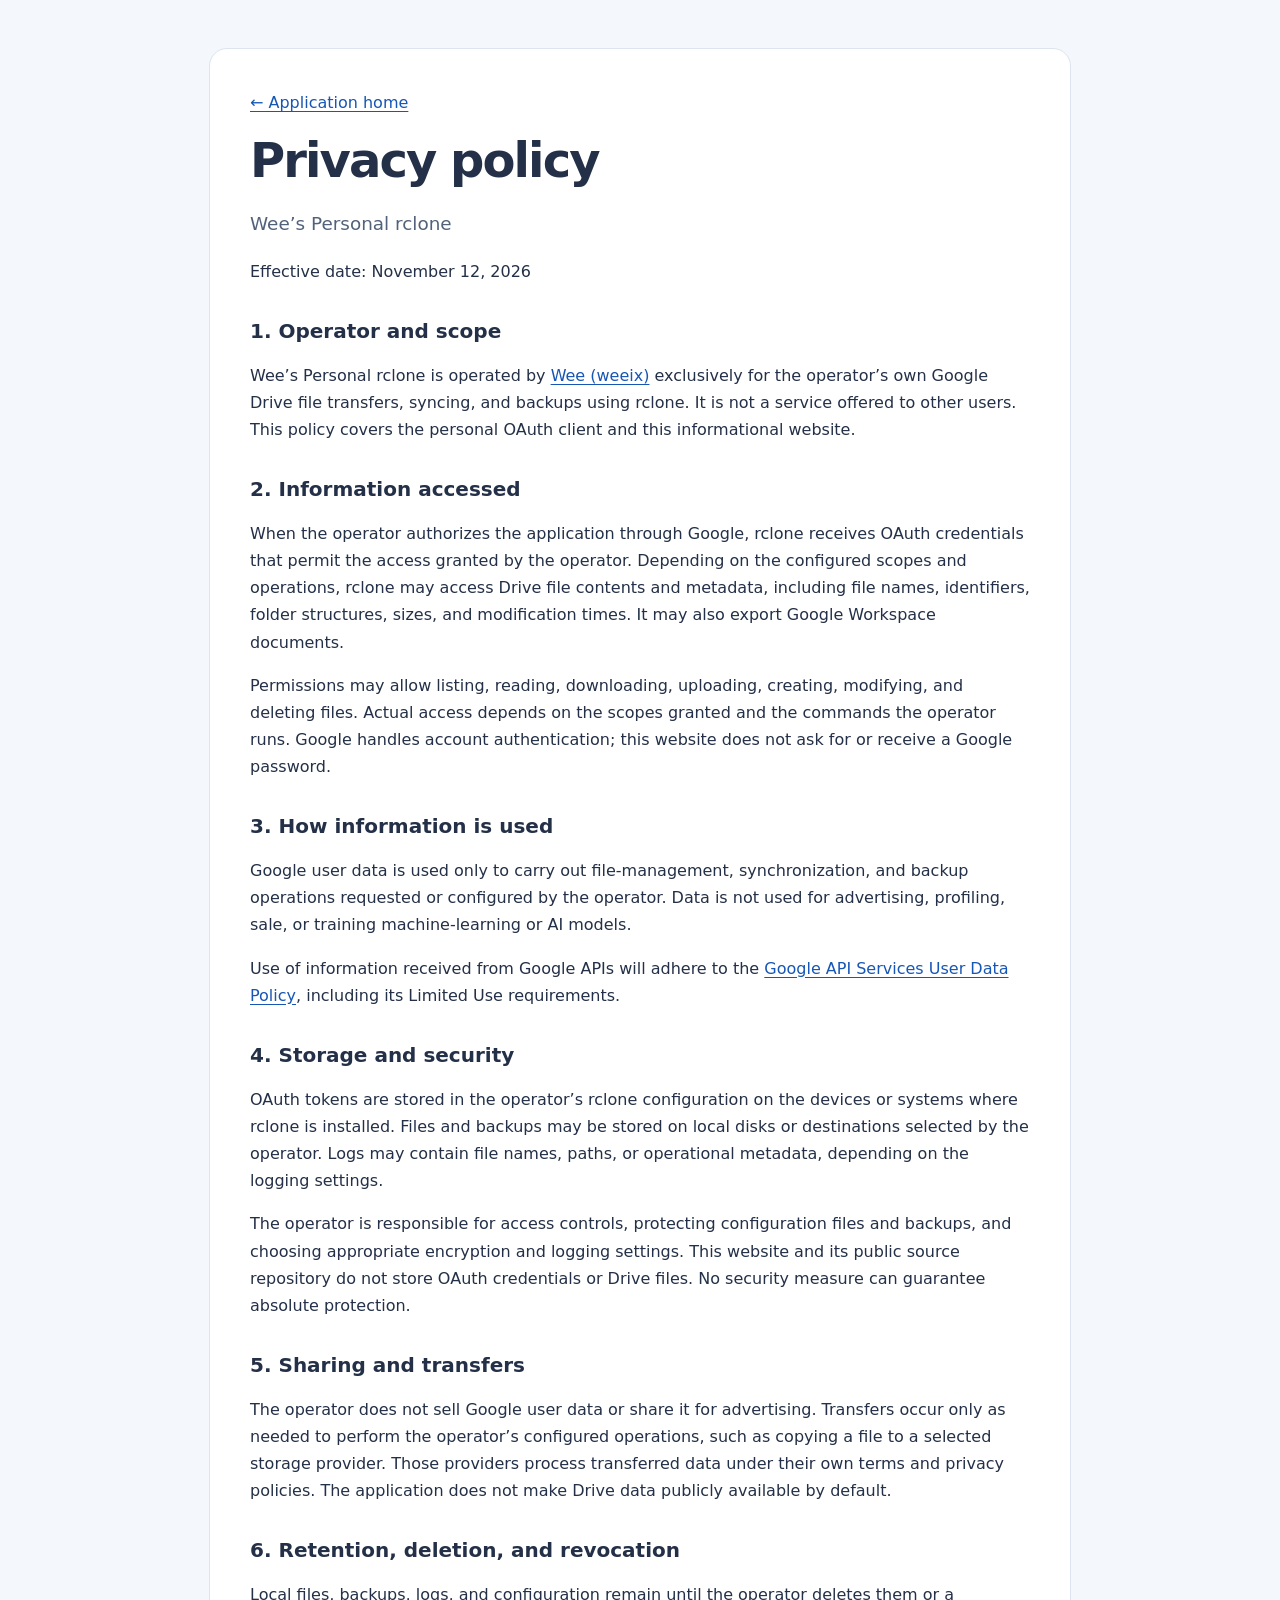
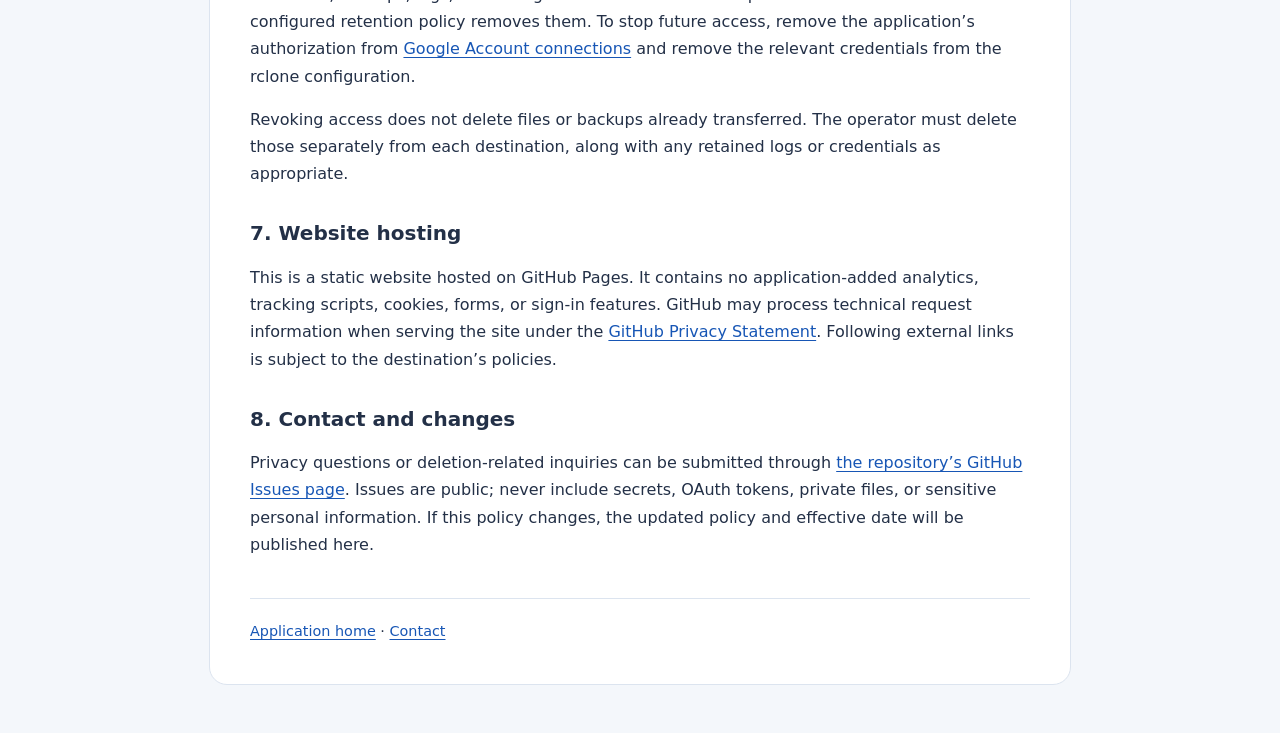
==== privacy.html @ e37d78c3 "feat: add personal rclone homepage and privacy policy" ====
<!doctype html>
<html lang="en">
<head>
  <meta charset="utf-8">
  <meta name="viewport" content="width=device-width, initial-scale=1">
  <meta name="description" content="Privacy policy for Wee’s Personal rclone, a personal-use Google Drive OAuth client.">
  <title>Privacy policy · Wee’s Personal rclone</title>
  <link rel="stylesheet" href="style.css">
</head>
<body>
  <main>
    <header><a href="./">← Application home</a><h1>Privacy policy</h1><p class="intro">Wee’s Personal rclone</p><p>Effective date: November 12, 2026</p></header>
    <section><h2>1. Operator and scope</h2><p>Wee’s Personal rclone is operated by <a href="https://github.com/weeix">Wee (weeix)</a> exclusively for the operator’s own Google Drive file transfers, syncing, and backups using rclone. It is not a service offered to other users. This policy covers the personal OAuth client and this informational website.</p></section>
    <section><h2>2. Information accessed</h2><p>When the operator authorizes the application through Google, rclone receives OAuth credentials that permit the access granted by the operator. Depending on the configured scopes and operations, rclone may access Drive file contents and metadata, including file names, identifiers, folder structures, sizes, and modification times. It may also export Google Workspace documents.</p><p>Permissions may allow listing, reading, downloading, uploading, creating, modifying, and deleting files. Actual access depends on the scopes granted and the commands the operator runs. Google handles account authentication; this website does not ask for or receive a Google password.</p></section>
    <section><h2>3. How information is used</h2><p>Google user data is used only to carry out file-management, synchronization, and backup operations requested or configured by the operator. Data is not used for advertising, profiling, sale, or training machine-learning or AI models.</p><p>Use of information received from Google APIs will adhere to the <a href="https://developers.google.com/terms/api-services-user-data-policy">Google API Services User Data Policy</a>, including its Limited Use requirements.</p></section>
    <section><h2>4. Storage and security</h2><p>OAuth tokens are stored in the operator’s rclone configuration on the devices or systems where rclone is installed. Files and backups may be stored on local disks or destinations selected by the operator. Logs may contain file names, paths, or operational metadata, depending on the logging settings.</p><p>The operator is responsible for access controls, protecting configuration files and backups, and choosing appropriate encryption and logging settings. This website and its public source repository do not store OAuth credentials or Drive files. No security measure can guarantee absolute protection.</p></section>
    <section><h2>5. Sharing and transfers</h2><p>The operator does not sell Google user data or share it for advertising. Transfers occur only as needed to perform the operator’s configured operations, such as copying a file to a selected storage provider. Those providers process transferred data under their own terms and privacy policies. The application does not make Drive data publicly available by default.</p></section>
    <section><h2>6. Retention, deletion, and revocation</h2><p>Local files, backups, logs, and configuration remain until the operator deletes them or a configured retention policy removes them. To stop future access, remove the application’s authorization from <a href="https://myaccount.google.com/connections">Google Account connections</a> and remove the relevant credentials from the rclone configuration.</p><p>Revoking access does not delete files or backups already transferred. The operator must delete those separately from each destination, along with any retained logs or credentials as appropriate.</p></section>
    <section><h2>7. Website hosting</h2><p>This is a static website hosted on GitHub Pages. It contains no application-added analytics, tracking scripts, cookies, forms, or sign-in features. GitHub may process technical request information when serving the site under the <a href="https://docs.github.com/en/site-policy/privacy-policies/github-general-privacy-statement">GitHub Privacy Statement</a>. Following external links is subject to the destination’s policies.</p></section>
    <section><h2>8. Contact and changes</h2><p>Privacy questions or deletion-related inquiries can be submitted through <a href="https://github.com/weeix/rclone-personal/issues">the repository’s GitHub Issues page</a>. Issues are public; never include secrets, OAuth tokens, private files, or sensitive personal information. If this policy changes, the updated policy and effective date will be published here.</p></section>
    <footer><a href="./">Application home</a> · <a href="https://github.com/weeix/rclone-personal/issues">Contact</a></footer>
  </main>
</body>
</html>
---- style.css ----
:root { color-scheme: light dark; font-family: system-ui, -apple-system, BlinkMacSystemFont, "Segoe UI", sans-serif; line-height: 1.7; color: #233047; background: #f4f7fb; }
body { margin: 0; }
main { max-width: 780px; margin: 3rem auto; padding: 2.5rem; background: #fff; border: 1px solid #dce4ef; border-radius: 18px; }
h1 { font-size: clamp(2rem, 5vw, 3rem); line-height: 1.2; letter-spacing: -.04em; margin: 1rem 0; }
h2 { font-size: 1.25rem; line-height: 1.4; margin-top: 2rem; }
a { color: #1756b5; text-underline-offset: .18em; overflow-wrap: anywhere; }
a:hover { text-decoration-thickness: 2px; }
a:focus-visible { outline: 3px solid #b66a00; outline-offset: 4px; }
.intro { font-size: 1.15rem; color: #52627a; }
.tag { color: #1756b5; background: #edf4ff; padding: .35rem .75rem; border-radius: 30px; font-size: .85rem; font-weight: 600; }
footer { margin-top: 2.5rem; padding-top: 1.25rem; border-top: 1px solid #dce4ef; font-size: .9rem; }
@media (max-width: 600px) { main { margin: 1rem; padding: 1.4rem; border-radius: 12px; } }
@media (prefers-color-scheme: dark) { :root { color: #e1e8f2; background: #101725; } main { background: #172133; border-color: #33435a; } .intro { color: #b4c2d6; } a { color: #9cc3ff; } .tag { color: #b4d2ff; background: #243b60; } footer { border-color: #33435a; } }
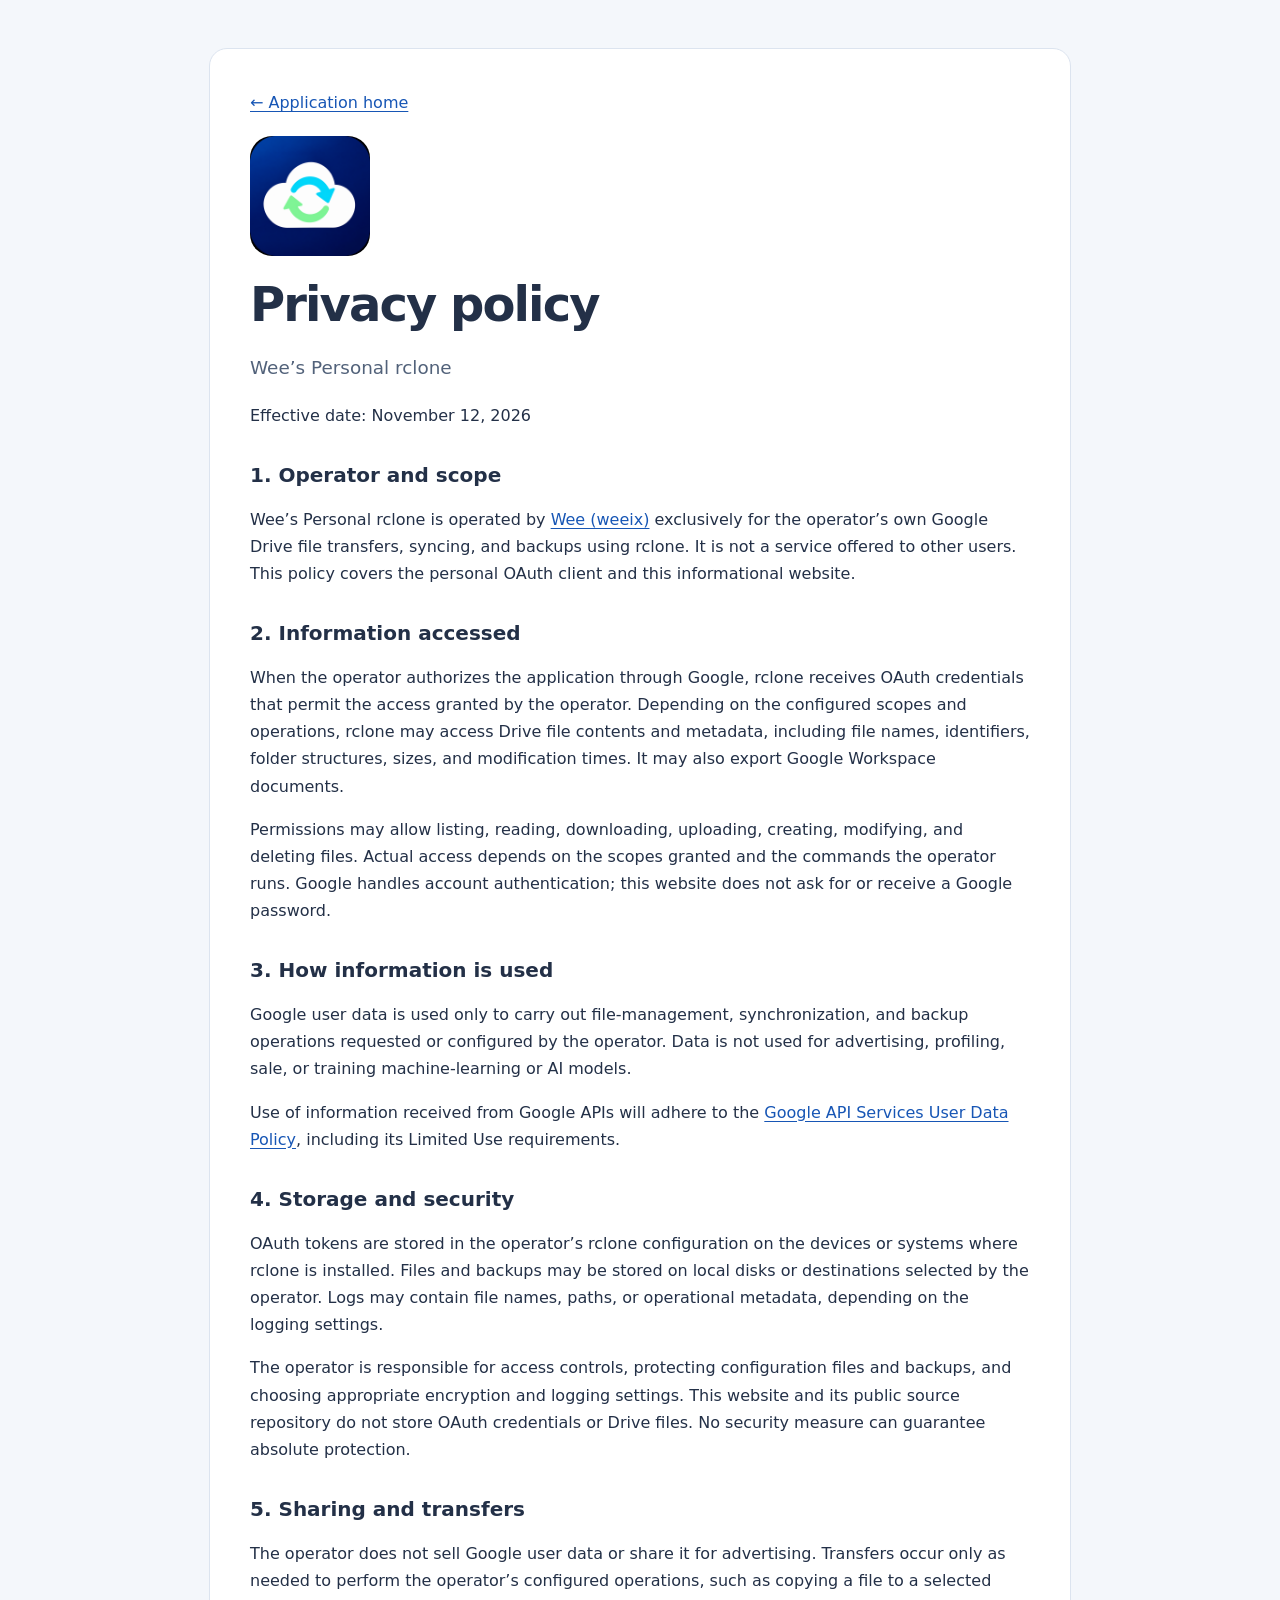
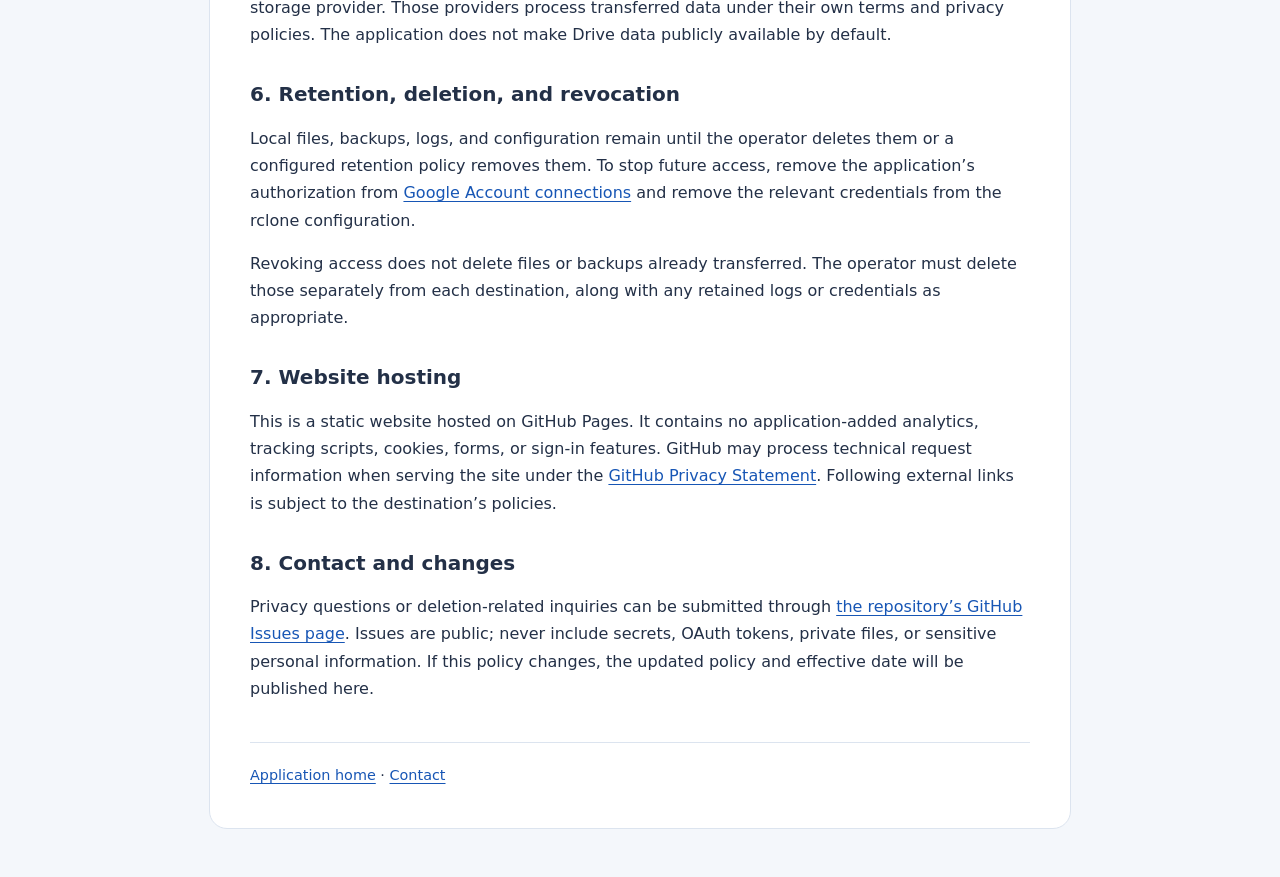
==== commit f4e88d9e: "feat: add generated app logo and OAuth upload image" ====
--- a/privacy.html
+++ b/privacy.html
@@ -5,11 +5,12 @@
   <meta name="viewport" content="width=device-width, initial-scale=1">
   <meta name="description" content="Privacy policy for Wee’s Personal rclone, a personal-use Google Drive OAuth client.">
   <title>Privacy policy · Wee’s Personal rclone</title>
+  <link rel="icon" type="image/png" href="logo-120.png">
   <link rel="stylesheet" href="style.css">
 </head>
 <body>
   <main>
-    <header><a href="./">← Application home</a><h1>Privacy policy</h1><p class="intro">Wee’s Personal rclone</p><p>Effective date: November 12, 2026</p></header>
+    <header><a href="./">← Application home</a><img class="app-logo" src="logo.png" width="120" height="120" alt="Wee’s Personal rclone logo: a cloud with sync arrows"><h1>Privacy policy</h1><p class="intro">Wee’s Personal rclone</p><p>Effective date: November 12, 2026</p></header>
     <section><h2>1. Operator and scope</h2><p>Wee’s Personal rclone is operated by <a href="https://github.com/weeix">Wee (weeix)</a> exclusively for the operator’s own Google Drive file transfers, syncing, and backups using rclone. It is not a service offered to other users. This policy covers the personal OAuth client and this informational website.</p></section>
     <section><h2>2. Information accessed</h2><p>When the operator authorizes the application through Google, rclone receives OAuth credentials that permit the access granted by the operator. Depending on the configured scopes and operations, rclone may access Drive file contents and metadata, including file names, identifiers, folder structures, sizes, and modification times. It may also export Google Workspace documents.</p><p>Permissions may allow listing, reading, downloading, uploading, creating, modifying, and deleting files. Actual access depends on the scopes granted and the commands the operator runs. Google handles account authentication; this website does not ask for or receive a Google password.</p></section>
     <section><h2>3. How information is used</h2><p>Google user data is used only to carry out file-management, synchronization, and backup operations requested or configured by the operator. Data is not used for advertising, profiling, sale, or training machine-learning or AI models.</p><p>Use of information received from Google APIs will adhere to the <a href="https://developers.google.com/terms/api-services-user-data-policy">Google API Services User Data Policy</a>, including its Limited Use requirements.</p></section>
--- a/style.css
+++ b/style.css
@@ -1,5 +1,6 @@
 :root { color-scheme: light dark; font-family: system-ui, -apple-system, BlinkMacSystemFont, "Segoe UI", sans-serif; line-height: 1.7; color: #233047; background: #f4f7fb; }
 body { margin: 0; }
+.app-logo { display: block; width: 120px; height: 120px; margin: 1.25rem 0; border-radius: 22px; }
 main { max-width: 780px; margin: 3rem auto; padding: 2.5rem; background: #fff; border: 1px solid #dce4ef; border-radius: 18px; }
 h1 { font-size: clamp(2rem, 5vw, 3rem); line-height: 1.2; letter-spacing: -.04em; margin: 1rem 0; }
 h2 { font-size: 1.25rem; line-height: 1.4; margin-top: 2rem; }
